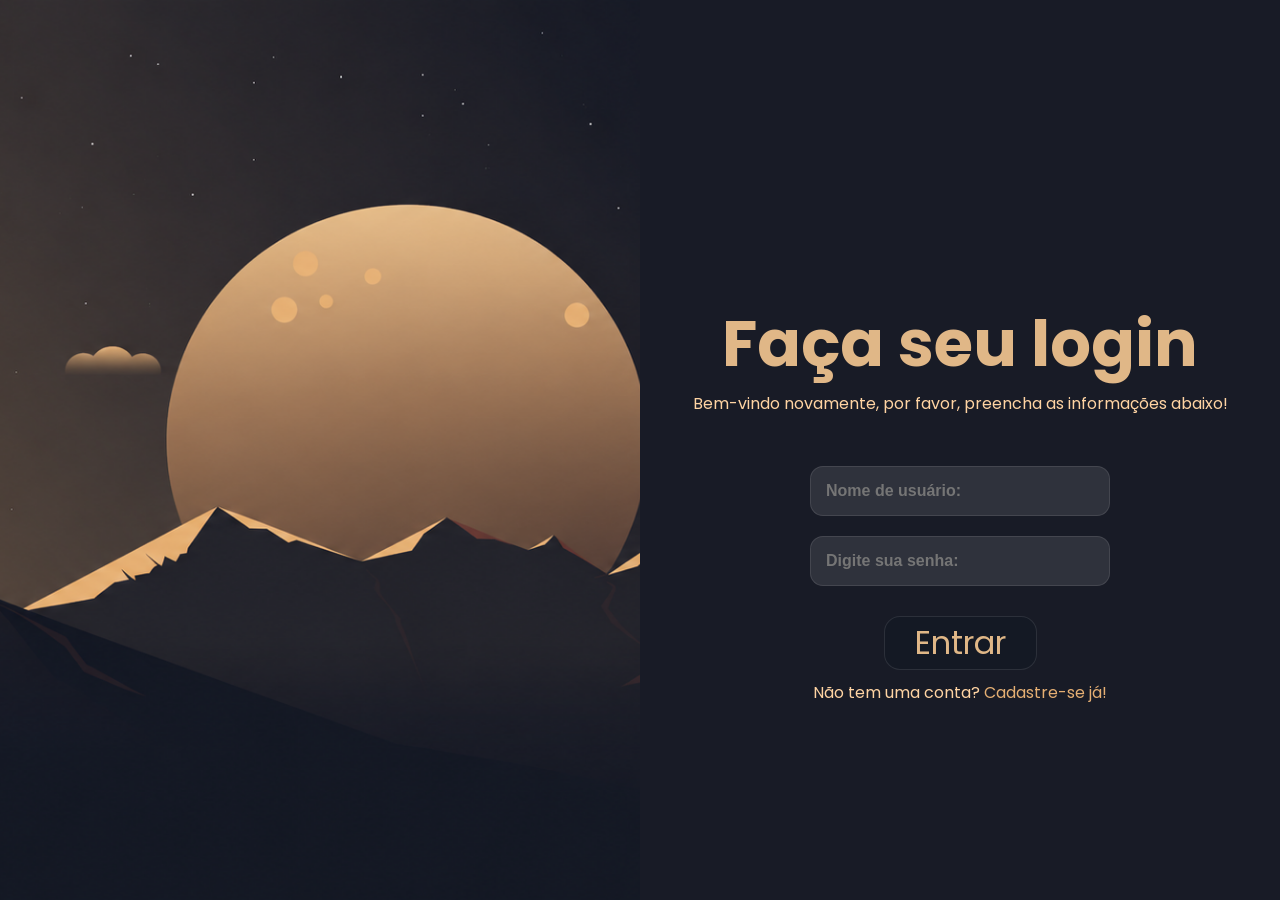
==== index.html @ 0af95fa7 "first commit" ====
<!DOCTYPE html>
<html lang="pt-br">

<head>
    <meta charset="UTF-8">
    <link rel="stylesheet" href="style.css">
    <meta name="viewport" content="width=device-width, initial-scale=1.0">
    <title>Login</title>
</head>

<body>
    <main>
        <div class="imagem">
        </div>
        <div class="login">
            <h1>Faça seu login</h1>
            <p>Bem-vindo novamente, por favor, preencha as informações abaixo!</p>
            <div class="content">
                <div class="inputs">
                    <input type="text" placeholder="Nome de usuário:" class="user">
                    <input type="password" placeholder="Digite sua senha:" class="psswrd">
                </div>

                <a href="#" class="entrar">Entrar</a>
                <div class="cadastro">
                    <p>Não tem uma conta? <a href="cadastro.html" class="cadastrobtn">Cadastre-se já!</a></p>
                </div>
            </div>
        </div>

    </main>
</body>

</html>
---- style.css ----
@import url('https://fonts.googleapis.com/css2?family=Asap+Sharp:ital,wght@0,100..900;1,100..900&family=Changa+One:ital@0;1&family=Lexend:wght@100..900&family=Poppins:ital,wght@0,100;0,200;0,300;0,400;0,500;0,600;0,700;0,800;0,900;1,100;1,200;1,300;1,400;1,500;1,600;1,700;1,800;1,900&display=swap');

* {
    margin: 0;
    padding: 0;
    box-sizing: border-box;
}

main {
    display: grid;
    grid-template-columns: 1fr 1fr;
}

.imagem {
    height: 100vh;
    background-image: url(img/fundolegal.png);
    background-position: center;
    background-size: cover;
    background-repeat: no-repeat;
}

.login {
    font-family: "Poppins";


    text-align: center;
    display: flex;

    flex-direction: column;

    background-color: #181B26;
    justify-content: center;

    h1 {
        margin-top: 100px;
        font-size: 4rem;
        color: #E0B787;
    }

    p {
        color: #ffd4a3;
    }

    .entrar {
        text-decoration: none;
        color: #E0B787;

        font-size: 2rem;

        background-color: #141924;
        padding: 2px 30px;
        border: solid 1px rgba(255, 255, 255, 0.1);
        border-radius: 16px;

        display: inline-block;

        transition: transform 0.1s ease-in-out;

        margin: 0 0 10px 0;
        
    }

}

a {
    text-decoration: none;
}

.inputs {
    display: flex;
    flex-direction: column;

    align-items: flex-start;

    margin: 50px auto 30px auto;

    gap: 20px;

    width: 100%;
    max-width: 300px;

    input {
        display: flex;

        padding: 15px;
        font-size: 1rem;

        color: white;
        font-weight: bold;

        border: solid 1px rgba(255, 255, 255, 0.1);
        border-radius: 13px;

        background: rgba(255, 255, 255, 0.1);

        width: 100%;

    }
}

.cadastrobtn {
    color: #E5AF73;
}

.cadastrobtn:hover {
    text-decoration: underline;
}
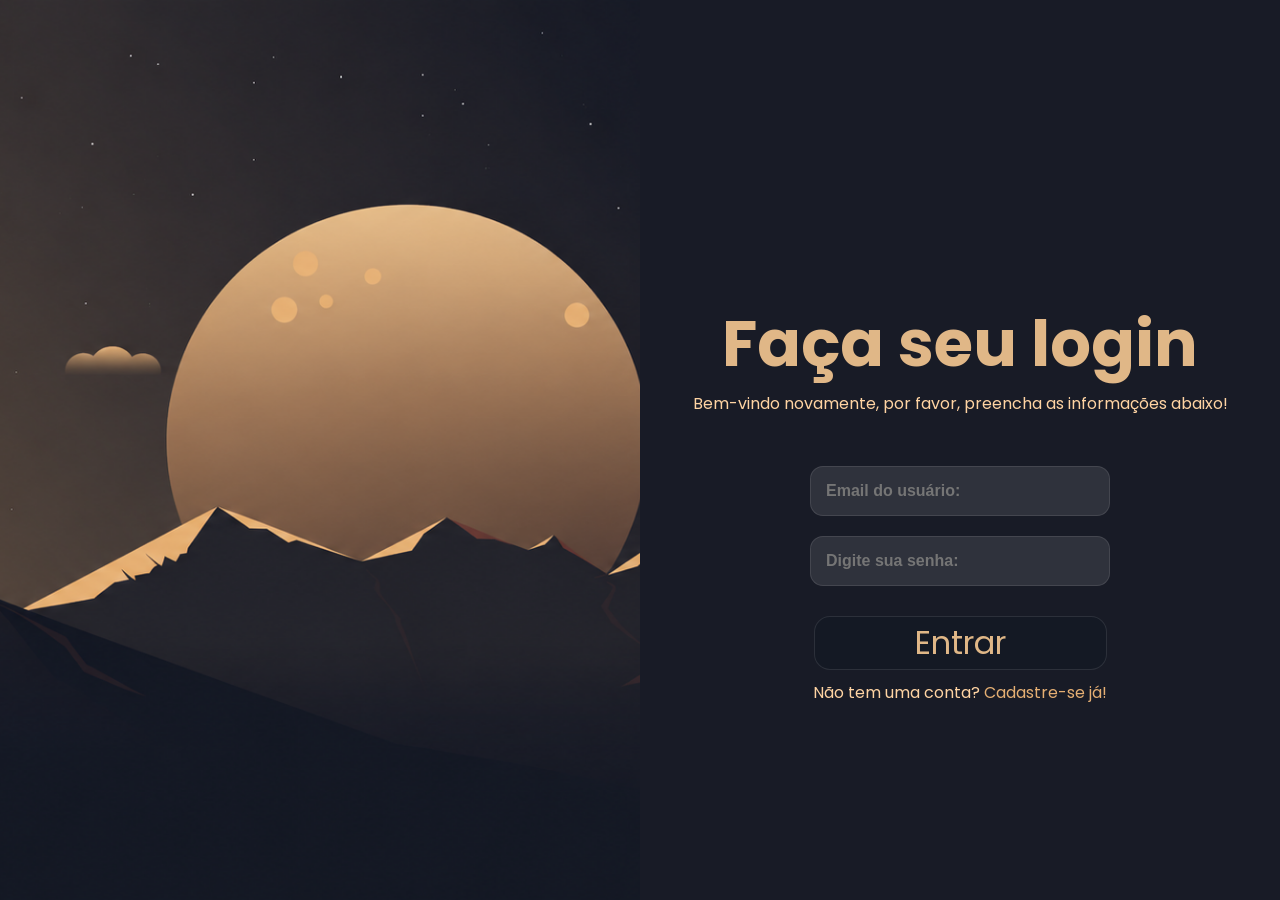
==== commit f6fa1334: "Commit 3" ====
--- a/index.html
+++ b/index.html
@@ -17,11 +17,11 @@
             <p>Bem-vindo novamente, por favor, preencha as informações abaixo!</p>
             <div class="content">
                 <div class="inputs">
-                    <input type="text" placeholder="Nome de usuário:" class="user">
-                    <input type="password" placeholder="Digite sua senha:" class="psswrd">
+                    <input type="email" placeholder="Email do usuário:" class="user" id="loginEmail">
+                    <input type="password" placeholder="Digite sua senha:" class="psswrd" id="loginSenha">
                 </div>
 
-                <a href="#" class="entrar">Entrar</a>
+                <a href="#" class="entrar" id="loginButton">Entrar</a>
                 <div class="cadastro">
                     <p>Não tem uma conta? <a href="cadastro.html" class="cadastrobtn">Cadastre-se já!</a></p>
                 </div>
@@ -29,6 +29,8 @@
         </div>
 
     </main>
+
+    <script src="login.js"></script>
 </body>
 
 </html>
--- a/style.css
+++ b/style.css
@@ -48,7 +48,7 @@
         font-size: 2rem;
 
         background-color: #141924;
-        padding: 2px 30px;
+        padding: 2px 100px;
         border: solid 1px rgba(255, 255, 255, 0.1);
         border-radius: 16px;
 
